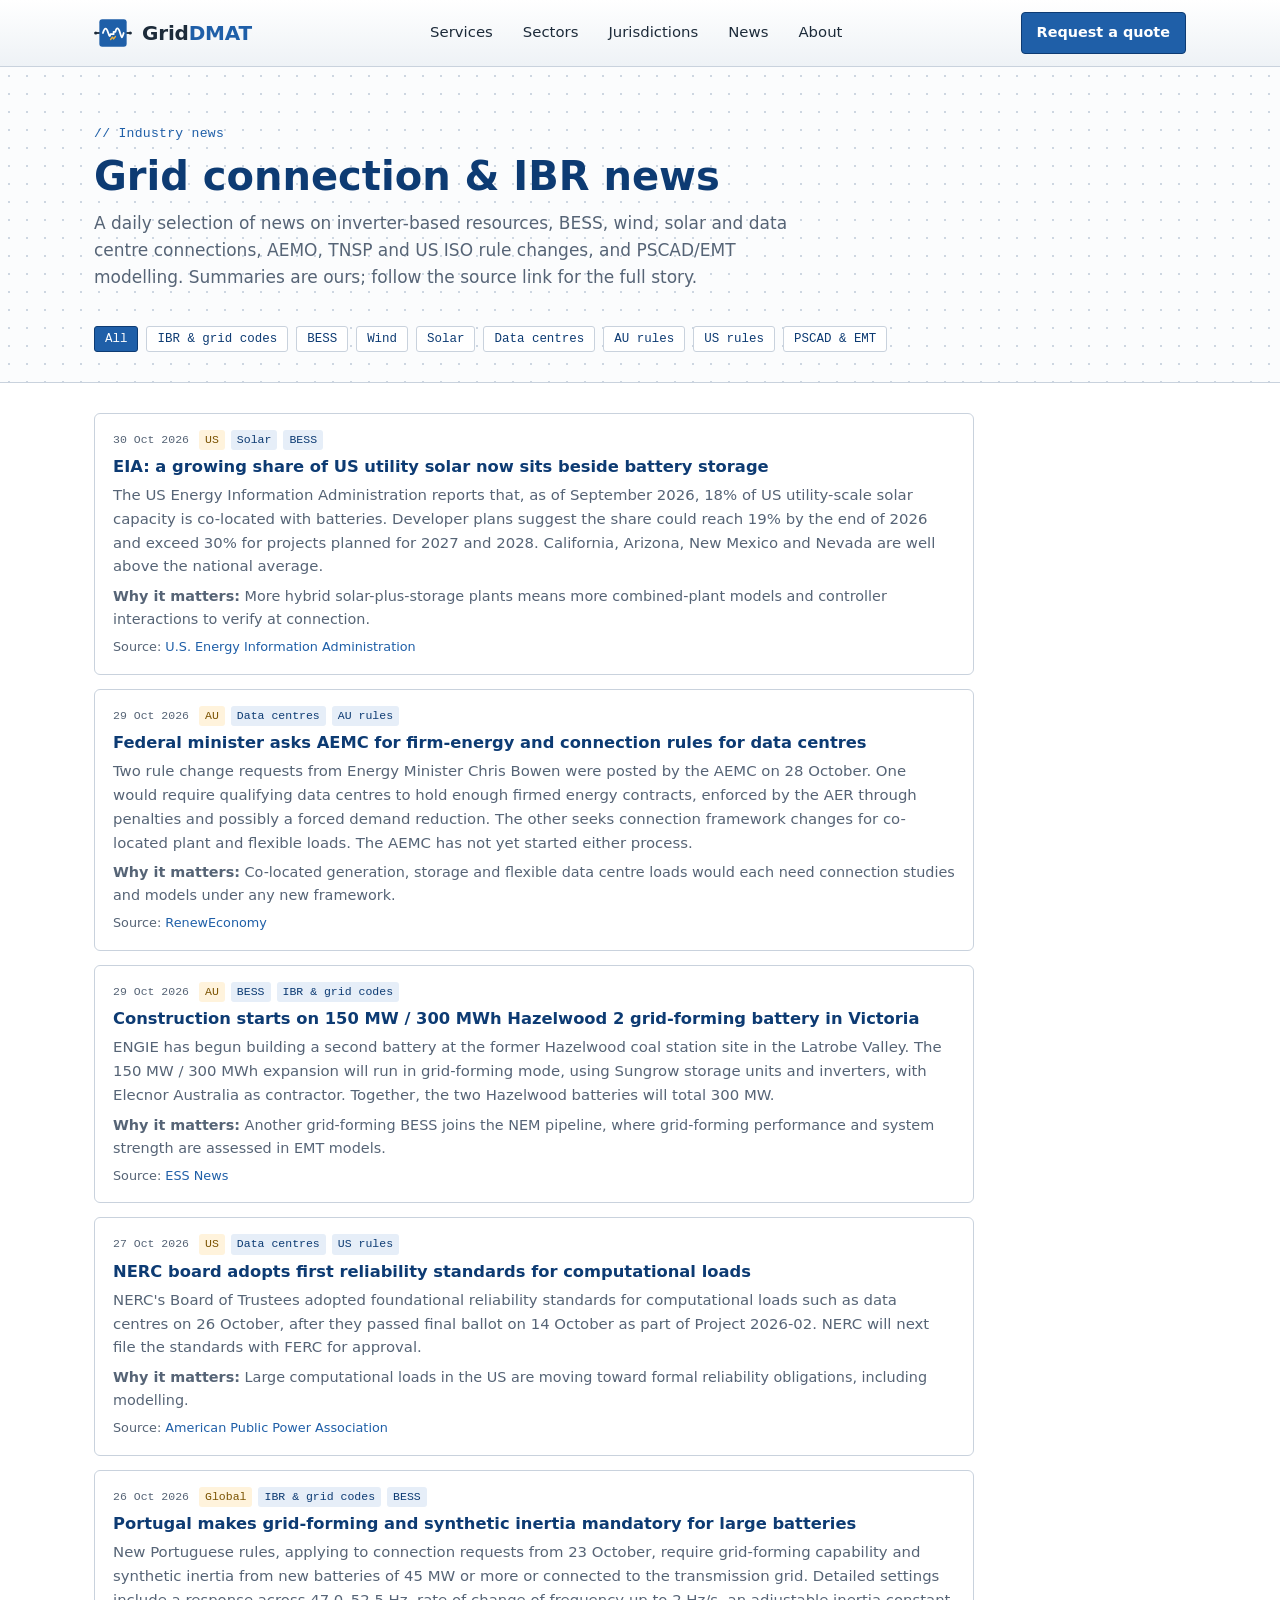
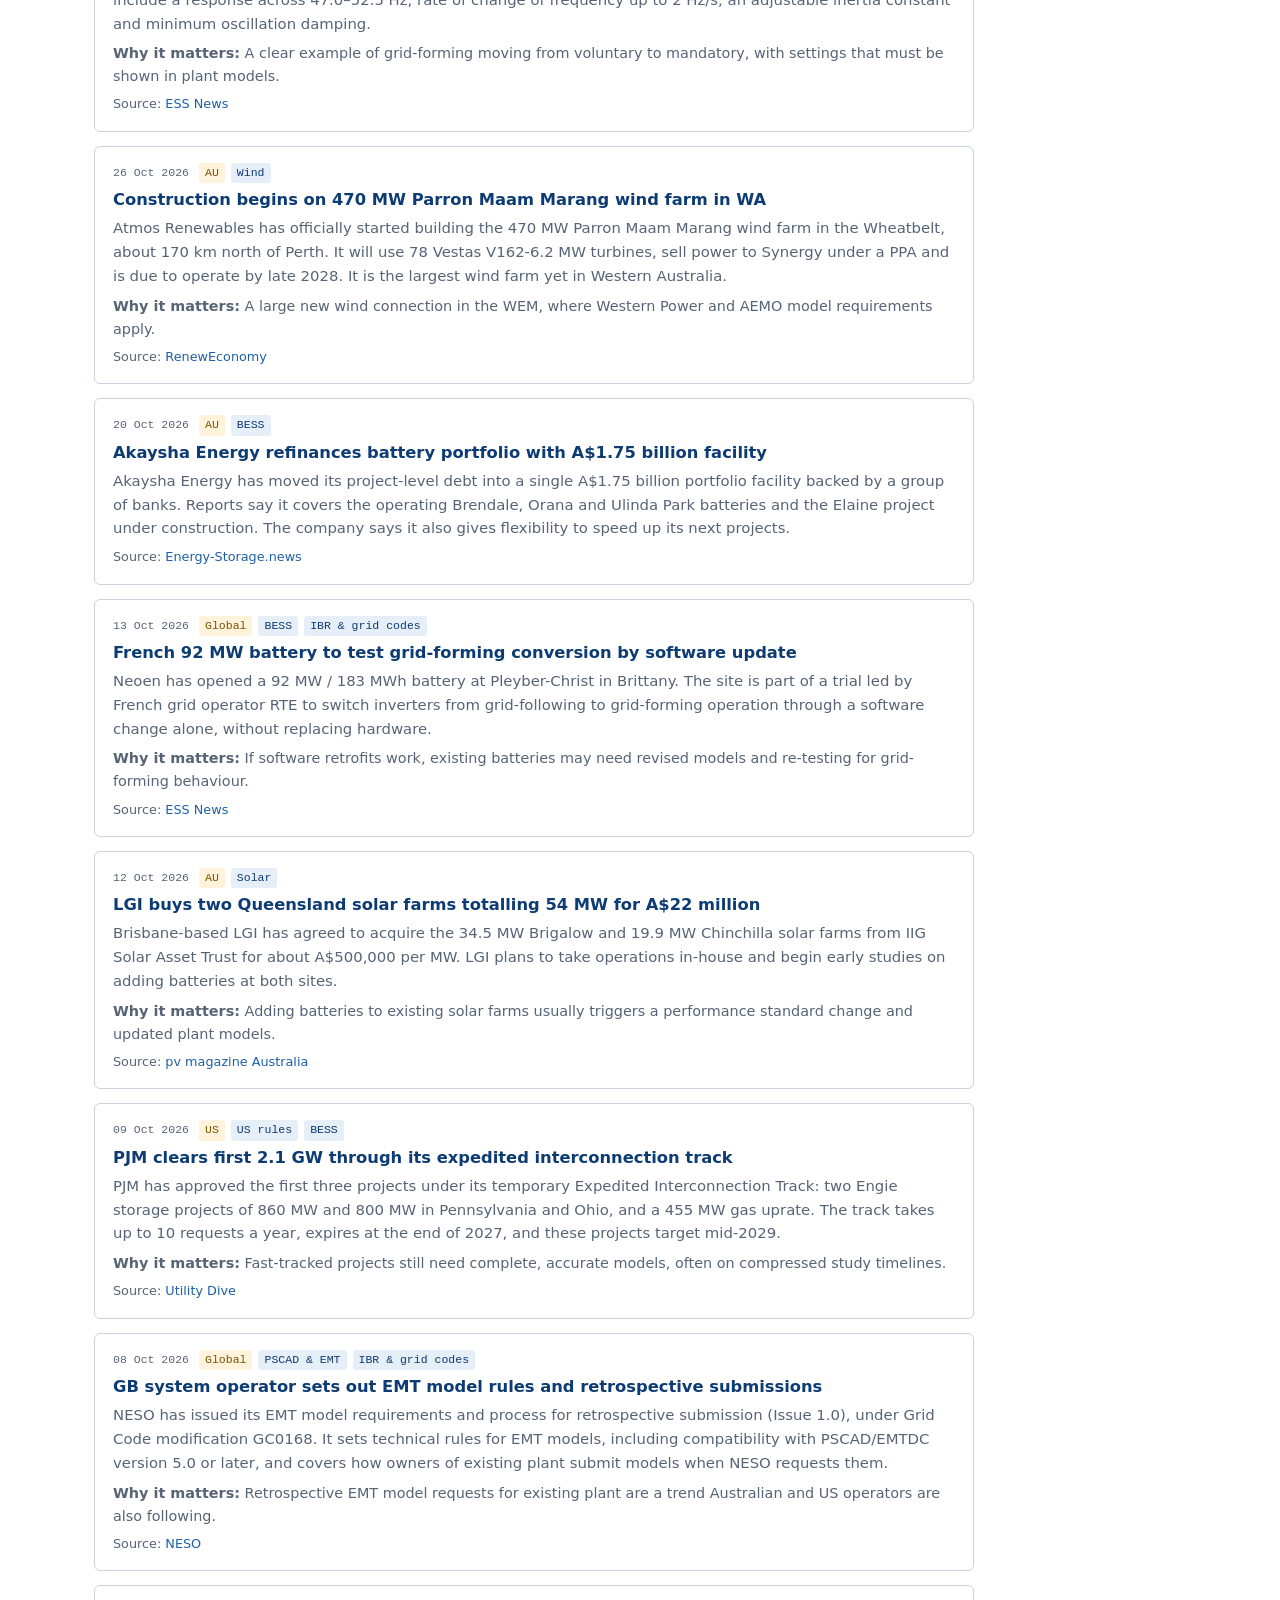
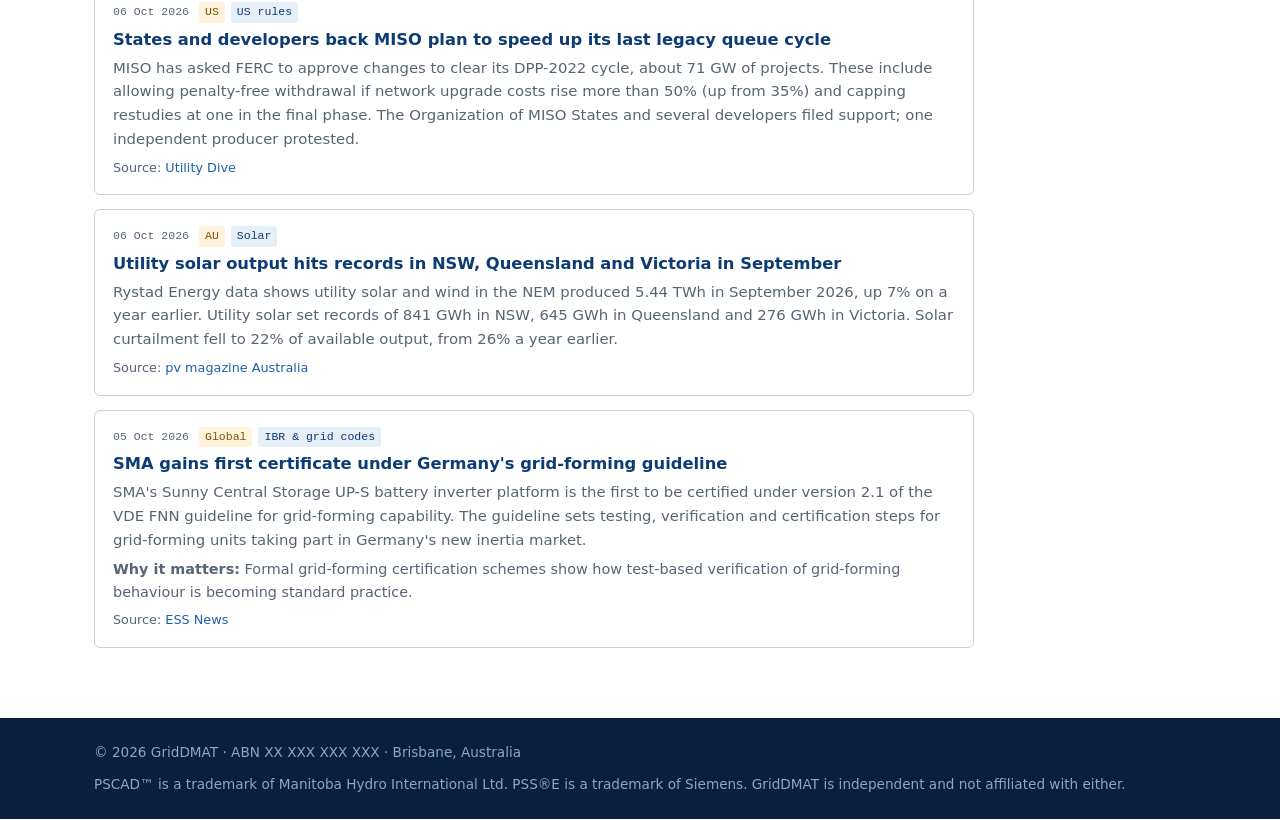
==== news.html @ dbfab568 "Add daily industry news page and homepage news section Co-Authored-By: Claude Opus 5.5 <noreply@anth" ====
<!DOCTYPE html>
<html lang="en-AU">
<head>
<meta charset="utf-8">
<meta name="viewport" content="width=device-width,initial-scale=1">
<title>Grid connection &amp; IBR news | GridDMAT</title>
<meta name="description" content="Daily curated news on inverter-based resources, BESS, wind, solar, data centre connections, AEMO/TNSP and US ISO rule changes, PSCAD and EMT modelling.">
<link rel="icon" href="assets/logo.svg" type="image/svg+xml">
<link rel="alternate" type="application/rss+xml" title="GridDMAT news" href="news.xml">
<link rel="stylesheet" href="styles.css">
</head>
<body>
<header>
  <div class="wrap nav">
    <a class="brand" href="index.html"><img src="assets/logo.svg" alt=""><span>Grid<b>DMAT</b></span></a>
    <ul>
      <li><a href="index.html#services">Services</a></li>
      <li><a href="index.html#sectors">Sectors</a></li>
      <li><a href="index.html#jurisdictions">Jurisdictions</a></li>
      <li><a href="news.html">News</a></li>
      <li><a href="index.html#about">About</a></li>
    </ul>
    <a class="btn" href="index.html#contact">Request a quote</a>
  </div>
</header>
<section class="canvas news-hero">
  <div class="wrap">
    <p class="eyebrow">Industry news</p>
    <h1 class="news-h1">Grid connection &amp; IBR news</h1>
    <p class="lead">A daily selection of news on inverter-based resources, BESS, wind, solar and data centre connections, AEMO, TNSP and US ISO rule changes, and PSCAD/EMT modelling. Summaries are ours; follow the source link for the full story.</p>
    <div class="nfilters"><button class="nf on" data-f="all">All</button><button class="nf" data-f="IBR &amp; grid codes">IBR &amp; grid codes</button><button class="nf" data-f="BESS">BESS</button><button class="nf" data-f="Wind">Wind</button><button class="nf" data-f="Solar">Solar</button><button class="nf" data-f="Data centres">Data centres</button><button class="nf" data-f="AU rules">AU rules</button><button class="nf" data-f="US rules">US rules</button><button class="nf" data-f="PSCAD &amp; EMT">PSCAD &amp; EMT</button></div>
  </div>
</section>
<section class="news-list">
  <div class="wrap" id="news">
<article class="news-item" data-cats="Solar|BESS">
  <div class="nmeta"><time datetime="2026-10-30">30 Oct 2026</time>
    <span class="nreg">US</span><span class="ncat">Solar</span><span class="ncat">BESS</span></div>
  <h3><a href="https://www.eia.gov/todayinenergy/detail.php?id=68384" target="_blank" rel="noopener">EIA: a growing share of US utility solar now sits beside battery storage</a></h3>
  <p>The US Energy Information Administration reports that, as of September 2026, 18% of US utility-scale solar capacity is co-located with batteries. Developer plans suggest the share could reach 19% by the end of 2026 and exceed 30% for projects planned for 2027 and 2028. California, Arizona, New Mexico and Nevada are well above the national average.</p><p class="nwhy"><b>Why it matters:</b> More hybrid solar-plus-storage plants means more combined-plant models and controller interactions to verify at connection.</p>
  <p class="nsrc">Source: <a href="https://www.eia.gov/todayinenergy/detail.php?id=68384" target="_blank" rel="noopener">U.S. Energy Information Administration</a></p>
</article>
<article class="news-item" data-cats="Data centres|AU rules">
  <div class="nmeta"><time datetime="2026-10-29">29 Oct 2026</time>
    <span class="nreg">AU</span><span class="ncat">Data centres</span><span class="ncat">AU rules</span></div>
  <h3><a href="https://reneweconomy.com.au/data-centres-without-sufficient-firm-power-could-be-switched-off-under-bowen-rule-change-proposal/" target="_blank" rel="noopener">Federal minister asks AEMC for firm-energy and connection rules for data centres</a></h3>
  <p>Two rule change requests from Energy Minister Chris Bowen were posted by the AEMC on 28 October. One would require qualifying data centres to hold enough firmed energy contracts, enforced by the AER through penalties and possibly a forced demand reduction. The other seeks connection framework changes for co-located plant and flexible loads. The AEMC has not yet started either process.</p><p class="nwhy"><b>Why it matters:</b> Co-located generation, storage and flexible data centre loads would each need connection studies and models under any new framework.</p>
  <p class="nsrc">Source: <a href="https://reneweconomy.com.au/data-centres-without-sufficient-firm-power-could-be-switched-off-under-bowen-rule-change-proposal/" target="_blank" rel="noopener">RenewEconomy</a></p>
</article>
<article class="news-item" data-cats="BESS|IBR &amp; grid codes">
  <div class="nmeta"><time datetime="2026-10-29">29 Oct 2026</time>
    <span class="nreg">AU</span><span class="ncat">BESS</span><span class="ncat">IBR &amp; grid codes</span></div>
  <h3><a href="https://www.ess-news.com/2026/10/29/construction-begins-on-300-mwh-hazelwood-2-grid-forming-battery-in-australia/" target="_blank" rel="noopener">Construction starts on 150 MW / 300 MWh Hazelwood 2 grid-forming battery in Victoria</a></h3>
  <p>ENGIE has begun building a second battery at the former Hazelwood coal station site in the Latrobe Valley. The 150 MW / 300 MWh expansion will run in grid-forming mode, using Sungrow storage units and inverters, with Elecnor Australia as contractor. Together, the two Hazelwood batteries will total 300 MW.</p><p class="nwhy"><b>Why it matters:</b> Another grid-forming BESS joins the NEM pipeline, where grid-forming performance and system strength are assessed in EMT models.</p>
  <p class="nsrc">Source: <a href="https://www.ess-news.com/2026/10/29/construction-begins-on-300-mwh-hazelwood-2-grid-forming-battery-in-australia/" target="_blank" rel="noopener">ESS News</a></p>
</article>
<article class="news-item" data-cats="Data centres|US rules">
  <div class="nmeta"><time datetime="2026-10-27">27 Oct 2026</time>
    <span class="nreg">US</span><span class="ncat">Data centres</span><span class="ncat">US rules</span></div>
  <h3><a href="https://www.publicpower.org/periodical/article/board-trustees-nerc-adopts-foundational-computational-load-reliability-standards" target="_blank" rel="noopener">NERC board adopts first reliability standards for computational loads</a></h3>
  <p>NERC&#x27;s Board of Trustees adopted foundational reliability standards for computational loads such as data centres on 26 October, after they passed final ballot on 14 October as part of Project 2026-02. NERC will next file the standards with FERC for approval.</p><p class="nwhy"><b>Why it matters:</b> Large computational loads in the US are moving toward formal reliability obligations, including modelling.</p>
  <p class="nsrc">Source: <a href="https://www.publicpower.org/periodical/article/board-trustees-nerc-adopts-foundational-computational-load-reliability-standards" target="_blank" rel="noopener">American Public Power Association</a></p>
</article>
<article class="news-item" data-cats="IBR &amp; grid codes|BESS">
  <div class="nmeta"><time datetime="2026-10-26">26 Oct 2026</time>
    <span class="nreg">Global</span><span class="ncat">IBR &amp; grid codes</span><span class="ncat">BESS</span></div>
  <h3><a href="https://www.ess-news.com/2026/10/26/portugal-makes-grid-forming-mandatory-for-large-battery-storage-plants/" target="_blank" rel="noopener">Portugal makes grid-forming and synthetic inertia mandatory for large batteries</a></h3>
  <p>New Portuguese rules, applying to connection requests from 23 October, require grid-forming capability and synthetic inertia from new batteries of 45 MW or more or connected to the transmission grid. Detailed settings include a response across 47.0–52.5 Hz, rate of change of frequency up to 2 Hz/s, an adjustable inertia constant and minimum oscillation damping.</p><p class="nwhy"><b>Why it matters:</b> A clear example of grid-forming moving from voluntary to mandatory, with settings that must be shown in plant models.</p>
  <p class="nsrc">Source: <a href="https://www.ess-news.com/2026/10/26/portugal-makes-grid-forming-mandatory-for-large-battery-storage-plants/" target="_blank" rel="noopener">ESS News</a></p>
</article>
<article class="news-item" data-cats="Wind">
  <div class="nmeta"><time datetime="2026-10-26">26 Oct 2026</time>
    <span class="nreg">AU</span><span class="ncat">Wind</span></div>
  <h3><a href="https://reneweconomy.com.au/construction-officially-starts-on-biggest-wind-farm-in-australia-for-two-years-and-largest-in-state/" target="_blank" rel="noopener">Construction begins on 470 MW Parron Maam Marang wind farm in WA</a></h3>
  <p>Atmos Renewables has officially started building the 470 MW Parron Maam Marang wind farm in the Wheatbelt, about 170 km north of Perth. It will use 78 Vestas V162-6.2 MW turbines, sell power to Synergy under a PPA and is due to operate by late 2028. It is the largest wind farm yet in Western Australia.</p><p class="nwhy"><b>Why it matters:</b> A large new wind connection in the WEM, where Western Power and AEMO model requirements apply.</p>
  <p class="nsrc">Source: <a href="https://reneweconomy.com.au/construction-officially-starts-on-biggest-wind-farm-in-australia-for-two-years-and-largest-in-state/" target="_blank" rel="noopener">RenewEconomy</a></p>
</article>
<article class="news-item" data-cats="BESS">
  <div class="nmeta"><time datetime="2026-10-20">20 Oct 2026</time>
    <span class="nreg">AU</span><span class="ncat">BESS</span></div>
  <h3><a href="https://www.energy-storage.news/akaysha-energy-secures-au1-75-billion-portfolio-financing-for-australian-bess-expansion/" target="_blank" rel="noopener">Akaysha Energy refinances battery portfolio with A$1.75 billion facility</a></h3>
  <p>Akaysha Energy has moved its project-level debt into a single A$1.75 billion portfolio facility backed by a group of banks. Reports say it covers the operating Brendale, Orana and Ulinda Park batteries and the Elaine project under construction. The company says it also gives flexibility to speed up its next projects.</p>
  <p class="nsrc">Source: <a href="https://www.energy-storage.news/akaysha-energy-secures-au1-75-billion-portfolio-financing-for-australian-bess-expansion/" target="_blank" rel="noopener">Energy-Storage.news</a></p>
</article>
<article class="news-item" data-cats="BESS|IBR &amp; grid codes">
  <div class="nmeta"><time datetime="2026-10-13">13 Oct 2026</time>
    <span class="nreg">Global</span><span class="ncat">BESS</span><span class="ncat">IBR &amp; grid codes</span></div>
  <h3><a href="https://www.ess-news.com/2026/10/13/neoen-commissions-92-mw-183-mwh-battery-with-grid-forming-retrofit-in-france/" target="_blank" rel="noopener">French 92 MW battery to test grid-forming conversion by software update</a></h3>
  <p>Neoen has opened a 92 MW / 183 MWh battery at Pleyber-Christ in Brittany. The site is part of a trial led by French grid operator RTE to switch inverters from grid-following to grid-forming operation through a software change alone, without replacing hardware.</p><p class="nwhy"><b>Why it matters:</b> If software retrofits work, existing batteries may need revised models and re-testing for grid-forming behaviour.</p>
  <p class="nsrc">Source: <a href="https://www.ess-news.com/2026/10/13/neoen-commissions-92-mw-183-mwh-battery-with-grid-forming-retrofit-in-france/" target="_blank" rel="noopener">ESS News</a></p>
</article>
<article class="news-item" data-cats="Solar">
  <div class="nmeta"><time datetime="2026-10-12">12 Oct 2026</time>
    <span class="nreg">AU</span><span class="ncat">Solar</span></div>
  <h3><a href="https://www.pv-magazine-australia.com/2026/10/12/queensland-solar-farms-change-hands-in-22-million-deal/" target="_blank" rel="noopener">LGI buys two Queensland solar farms totalling 54 MW for A$22 million</a></h3>
  <p>Brisbane-based LGI has agreed to acquire the 34.5 MW Brigalow and 19.9 MW Chinchilla solar farms from IIG Solar Asset Trust for about A$500,000 per MW. LGI plans to take operations in-house and begin early studies on adding batteries at both sites.</p><p class="nwhy"><b>Why it matters:</b> Adding batteries to existing solar farms usually triggers a performance standard change and updated plant models.</p>
  <p class="nsrc">Source: <a href="https://www.pv-magazine-australia.com/2026/10/12/queensland-solar-farms-change-hands-in-22-million-deal/" target="_blank" rel="noopener">pv magazine Australia</a></p>
</article>
<article class="news-item" data-cats="US rules|BESS">
  <div class="nmeta"><time datetime="2026-10-09">09 Oct 2026</time>
    <span class="nreg">US</span><span class="ncat">US rules</span><span class="ncat">BESS</span></div>
  <h3><a href="https://www.utilitydive.com/news/engie-ls-power-pjm-expedited-interconnection-eit/832613/" target="_blank" rel="noopener">PJM clears first 2.1 GW through its expedited interconnection track</a></h3>
  <p>PJM has approved the first three projects under its temporary Expedited Interconnection Track: two Engie storage projects of 860 MW and 800 MW in Pennsylvania and Ohio, and a 455 MW gas uprate. The track takes up to 10 requests a year, expires at the end of 2027, and these projects target mid-2029.</p><p class="nwhy"><b>Why it matters:</b> Fast-tracked projects still need complete, accurate models, often on compressed study timelines.</p>
  <p class="nsrc">Source: <a href="https://www.utilitydive.com/news/engie-ls-power-pjm-expedited-interconnection-eit/832613/" target="_blank" rel="noopener">Utility Dive</a></p>
</article>
<article class="news-item" data-cats="PSCAD &amp; EMT|IBR &amp; grid codes">
  <div class="nmeta"><time datetime="2026-10-08">08 Oct 2026</time>
    <span class="nreg">Global</span><span class="ncat">PSCAD &amp; EMT</span><span class="ncat">IBR &amp; grid codes</span></div>
  <h3><a href="https://www.neso.energy/document/388531/download" target="_blank" rel="noopener">GB system operator sets out EMT model rules and retrospective submissions</a></h3>
  <p>NESO has issued its EMT model requirements and process for retrospective submission (Issue 1.0), under Grid Code modification GC0168. It sets technical rules for EMT models, including compatibility with PSCAD/EMTDC version 5.0 or later, and covers how owners of existing plant submit models when NESO requests them.</p><p class="nwhy"><b>Why it matters:</b> Retrospective EMT model requests for existing plant are a trend Australian and US operators are also following.</p>
  <p class="nsrc">Source: <a href="https://www.neso.energy/document/388531/download" target="_blank" rel="noopener">NESO</a></p>
</article>
<article class="news-item" data-cats="US rules">
  <div class="nmeta"><time datetime="2026-10-06">06 Oct 2026</time>
    <span class="nreg">US</span><span class="ncat">US rules</span></div>
  <h3><a href="https://www.utilitydive.com/news/miso-accelerated-interconnection-queue-ferc/832246/" target="_blank" rel="noopener">States and developers back MISO plan to speed up its last legacy queue cycle</a></h3>
  <p>MISO has asked FERC to approve changes to clear its DPP-2022 cycle, about 71 GW of projects. These include allowing penalty-free withdrawal if network upgrade costs rise more than 50% (up from 35%) and capping restudies at one in the final phase. The Organization of MISO States and several developers filed support; one independent producer protested.</p>
  <p class="nsrc">Source: <a href="https://www.utilitydive.com/news/miso-accelerated-interconnection-queue-ferc/832246/" target="_blank" rel="noopener">Utility Dive</a></p>
</article>
<article class="news-item" data-cats="Solar">
  <div class="nmeta"><time datetime="2026-10-06">06 Oct 2026</time>
    <span class="nreg">AU</span><span class="ncat">Solar</span></div>
  <h3><a href="https://www.pv-magazine-australia.com/2026/10/06/utility-solar-generation-reaches-record-highs-in-nem/" target="_blank" rel="noopener">Utility solar output hits records in NSW, Queensland and Victoria in September</a></h3>
  <p>Rystad Energy data shows utility solar and wind in the NEM produced 5.44 TWh in September 2026, up 7% on a year earlier. Utility solar set records of 841 GWh in NSW, 645 GWh in Queensland and 276 GWh in Victoria. Solar curtailment fell to 22% of available output, from 26% a year earlier.</p>
  <p class="nsrc">Source: <a href="https://www.pv-magazine-australia.com/2026/10/06/utility-solar-generation-reaches-record-highs-in-nem/" target="_blank" rel="noopener">pv magazine Australia</a></p>
</article>
<article class="news-item" data-cats="IBR &amp; grid codes">
  <div class="nmeta"><time datetime="2026-10-05">05 Oct 2026</time>
    <span class="nreg">Global</span><span class="ncat">IBR &amp; grid codes</span></div>
  <h3><a href="https://www.ess-news.com/2026/10/05/sma-secures-first-german-certification-for-grid-forming-bess/" target="_blank" rel="noopener">SMA gains first certificate under Germany&#x27;s grid-forming guideline</a></h3>
  <p>SMA&#x27;s Sunny Central Storage UP-S battery inverter platform is the first to be certified under version 2.1 of the VDE FNN guideline for grid-forming capability. The guideline sets testing, verification and certification steps for grid-forming units taking part in Germany&#x27;s new inertia market.</p><p class="nwhy"><b>Why it matters:</b> Formal grid-forming certification schemes show how test-based verification of grid-forming behaviour is becoming standard practice.</p>
  <p class="nsrc">Source: <a href="https://www.ess-news.com/2026/10/05/sma-secures-first-german-certification-for-grid-forming-bess/" target="_blank" rel="noopener">ESS News</a></p>
</article>
  </div>
</section>
<footer>
  <div class="wrap">
    <span>© <span id="y"></span> GridDMAT · ABN XX XXX XXX XXX · Brisbane, Australia</span>
    <span>PSCAD™ is a trademark of Manitoba Hydro International Ltd. PSS®E is a trademark of Siemens. GridDMAT is independent and not affiliated with either.</span>
  </div>
</footer>
<script>
document.getElementById('y')&&(document.getElementById('y').textContent=new Date().getFullYear());
document.querySelectorAll('.nf').forEach(b=>b.addEventListener('click',()=>{
  document.querySelectorAll('.nf').forEach(x=>x.classList.toggle('on',x===b));
  const f=b.dataset.f;
  document.querySelectorAll('.news-item').forEach(a=>{a.style.display=(f==='all'||a.dataset.cats.split('|').includes(f))?'':'none'});
}));
</script>
</body>
</html>
---- styles.css ----
/* GridDMAT: EMT-workspace theme (schematic canvas, component blocks, plot panels) */
:root{
  --ink:#1d2b3a; --muted:#566476; --line:#c9d2dd; --line-2:#e3e8ee;
  --canvas:#fbfcfd; --dot:#cdd6e1; --chrome:#eef2f6; --chrome-2:#dfe5ec;
  --blue:#1f5fa8; --blue-d:#0d3b73; --blue-l:#e6eef8;
  --t-blue:#1f6fd1; --t-red:#d23b3b; --t-green:#2a9d4b; --amber:#f0b13a;
  --mono:Consolas,"Cascadia Mono","SFMono-Regular",Menlo,monospace;
  --max:1140px; --r:6px;
}
*{box-sizing:border-box;margin:0;padding:0}
html{scroll-behavior:smooth}
body{font-family:"Segoe UI",Inter,system-ui,-apple-system,Roboto,sans-serif;color:var(--ink);background:#fff;line-height:1.6;font-size:17px}
a{color:var(--blue);text-decoration:none}
a:hover{text-decoration:underline}
.wrap{max-width:var(--max);margin:0 auto;padding:0 24px}
h1,h2,h3{color:var(--blue-d);line-height:1.2}
h1{font-size:clamp(2rem,4.2vw,3rem);font-weight:800}
h2{font-size:clamp(1.6rem,3vw,2.15rem);margin-bottom:10px}
h3{font-size:1.08rem;margin-bottom:6px}
.eyebrow{font-family:var(--mono);font-size:.82rem;color:var(--blue);letter-spacing:.02em;margin-bottom:8px}
.eyebrow::before{content:"// "}
.lead{color:var(--muted);max-width:720px;margin-bottom:34px}
.mono{font-family:var(--mono)}

/* canvas: dot grid like a schematic workspace */
.canvas{background-color:var(--canvas);background-image:radial-gradient(var(--dot) 1.1px,transparent 1.2px);background-size:18px 18px}

/* header: application ribbon */
header{position:sticky;top:0;z-index:10;background:linear-gradient(#fff,var(--chrome));border-bottom:1px solid var(--line)}
.nav{display:flex;align-items:center;justify-content:space-between;height:66px}
.brand{display:flex;align-items:center;gap:10px;font-weight:800;font-size:1.25rem;color:var(--ink);letter-spacing:-.01em}
.brand img{width:38px;height:38px}
.brand b{color:var(--blue)}
.brand:hover{text-decoration:none}
.nav ul{display:flex;gap:4px;list-style:none}
.nav ul a{display:block;color:var(--ink);font-size:.93rem;padding:6px 12px;border:1px solid transparent;border-radius:4px}
.nav ul a:hover{background:#fff;border-color:var(--line);text-decoration:none}
.btn{display:inline-block;background:var(--blue);color:#fff;padding:11px 20px;border-radius:4px;font-weight:700;border:1px solid var(--blue-d);cursor:pointer;font-size:.98rem}
.btn:hover{background:var(--blue-d);text-decoration:none}
.btn.ghost{background:#fff;color:var(--blue-d);border-color:var(--line)}
.btn.ghost:hover{background:var(--blue-l)}
.nav .btn{padding:8px 15px;font-size:.9rem}

/* hero */
.hero{padding:96px 0 104px;border-bottom:1px solid var(--line);position:relative;overflow:hidden}
.hero::after{content:"";position:absolute;inset:0;background:url("assets/hero-bg.svg") right center/auto 100% no-repeat;pointer-events:none}
.hero .wrap{position:relative;z-index:1}
.hero-text{max-width:720px}
.hero p.sub{font-size:1.12rem;color:var(--muted);margin:18px 0 28px}
.hero .cta{display:flex;gap:12px;flex-wrap:wrap}
.tags{display:flex;gap:8px;flex-wrap:wrap;margin-top:30px}
.tag{font-family:var(--mono);font-size:.78rem;background:#fff;border:1px solid var(--line);border-radius:3px;padding:4px 9px;color:var(--blue-d)}

/* window chrome (workspace panels) */
.win{background:#fff;border:1px solid var(--line);border-radius:var(--r);box-shadow:0 10px 30px rgba(13,59,115,.10);overflow:hidden}
.win-bar{display:flex;align-items:center;gap:8px;background:linear-gradient(#f7f9fb,var(--chrome-2));border-bottom:1px solid var(--line);padding:7px 12px;font-family:var(--mono);font-size:.78rem;color:var(--muted)}
.win-bar i{width:10px;height:10px;border-radius:50%;background:#c4ccd6;display:inline-block}
.win-bar span{margin-left:6px}
.win-body{padding:10px}
.win svg{display:block;width:100%;height:auto}
.win + .win{margin-top:14px}
.caption{font-family:var(--mono);font-size:.72rem;color:#8a97a6;text-align:right;padding:0 12px 8px}

section{padding:84px 0}
section.alt{border-top:1px solid var(--line);border-bottom:1px solid var(--line)}

.grid{display:grid;gap:20px}
.g2{grid-template-columns:repeat(2,1fr)}
.g3{grid-template-columns:repeat(3,1fr)}
.g4{grid-template-columns:repeat(4,1fr)}

/* component card: title strip + body, with terminal pins */
.comp{background:#fff;border:1.5px solid var(--ink);border-radius:4px;position:relative}
.comp::before,.comp::after{content:"";position:absolute;top:30px;width:14px;height:0;border-top:2px solid var(--ink)}
.comp::before{left:-15px}
.comp::after{right:-15px}
.comp-h{display:flex;align-items:center;gap:10px;padding:10px 14px;border-bottom:1px solid var(--line);background:var(--blue-l)}
.comp-h svg{width:26px;height:26px;flex:none}
.comp-h h3{margin:0;font-size:1rem}
.comp-b{padding:14px 16px 16px}
.comp-b p{color:var(--muted);font-size:.95rem}
.comp-id{font-family:var(--mono);font-size:.7rem;color:#8a97a6;margin-left:auto;white-space:nowrap}

/* sectors */
.sector{background:#fff;border:1px solid var(--line);border-radius:var(--r);padding:22px;border-top:4px solid var(--t-blue)}
.sector:nth-child(2){border-top-color:var(--amber)}
.sector:nth-child(3){border-top-color:var(--t-green)}
.sector:nth-child(4){border-top-color:var(--t-red)}
.sector svg{width:56px;height:56px;margin-bottom:10px}
.sector p{color:var(--muted);font-size:.95rem}

/* jurisdictions: parameter tables */
.params{background:#fff;border:1px solid var(--line);border-radius:var(--r);overflow:hidden}
.params h3{display:flex;justify-content:space-between;align-items:center;background:linear-gradient(#f7f9fb,var(--chrome-2));border-bottom:1px solid var(--line);padding:10px 16px;margin:0;font-size:1rem}
.params h3 small{font-family:var(--mono);font-weight:400;color:var(--muted);font-size:.75rem}
.params table{width:100%;border-collapse:collapse;font-size:.93rem}
.params td{padding:10px 16px;border-bottom:1px solid var(--line-2);vertical-align:top;color:var(--muted)}
.params tr:last-child td{border-bottom:0}
.params td:first-child{font-family:var(--mono);font-size:.85rem;color:var(--blue-d);width:34%;background:#fafbfc;border-right:1px solid var(--line-2)}

/* process: a wire with nodes */
.flow{position:relative;display:grid;gap:22px;padding-left:46px}
.flow::before{content:"";position:absolute;left:15px;top:8px;bottom:8px;border-left:2px solid var(--ink)}
.node{position:relative;background:#fff;border:1px solid var(--line);border-radius:var(--r);padding:14px 18px}
.node::before{content:attr(data-n);position:absolute;left:-46px;top:12px;width:32px;height:32px;border-radius:50%;background:var(--blue);color:#fff;font-family:var(--mono);font-weight:700;display:grid;place-items:center;border:2px solid var(--ink)}
.node::after{content:"";position:absolute;left:-14px;top:27px;width:14px;border-top:2px solid var(--ink)}
.node p{color:var(--muted);font-size:.95rem}
.flow-wrap{display:grid;grid-template-columns:1fr 1fr;gap:22px 48px}

/* about */
.about{display:grid;grid-template-columns:.8fr 1.4fr;gap:48px;align-items:center}
.portrait{aspect-ratio:1;border-radius:var(--r);overflow:hidden;border:1px solid var(--line)}
.portrait img{width:100%;height:100%;object-fit:cover;display:block}
.ticks{list-style:none;margin-top:18px}
.ticks li{padding-left:26px;position:relative;margin-bottom:8px}
.ticks li::before{content:"";position:absolute;left:2px;top:.55em;width:12px;height:12px;border:2px solid var(--blue);border-radius:2px;background:var(--blue-l)}

/* contact */
.contact{background:var(--blue-d);color:#cfe0f3;background-image:radial-gradient(rgba(255,255,255,.08) 1.1px,transparent 1.2px);background-size:18px 18px}
.contact h2{color:#fff}
.contact .eyebrow{color:#9cc3ef}
.contact .lead{color:#b5cde8}
form{display:grid;gap:14px;background:#fff;border-radius:var(--r);padding:22px;color:var(--ink)}
.row{display:grid;grid-template-columns:1fr 1fr;gap:14px}
input,select,textarea{width:100%;padding:10px 12px;border-radius:4px;border:1px solid var(--line);background:#fafbfc;color:var(--ink);font:inherit;font-size:.95rem}
input:focus,select:focus,textarea:focus{outline:2px solid var(--blue-l);border-color:var(--blue)}
textarea{min-height:120px;resize:vertical}
label{font-family:var(--mono);font-size:.78rem;color:var(--muted);display:block;margin-bottom:4px}
.contact-info p{margin-bottom:10px}
.contact-info a{color:#fff}

footer{background:#081f3d;color:#8ea6c2;font-size:.85rem;padding:24px 0}
footer .wrap{display:flex;justify-content:space-between;flex-wrap:wrap;gap:10px}

@media (max-width:960px){
  .about{grid-template-columns:1fr}
  .hero::after{opacity:.5}
  .g3,.g4{grid-template-columns:repeat(2,1fr)}
  .flow-wrap{grid-template-columns:1fr}
  .nav ul{display:none}
}
@media (max-width:620px){
  .g2,.g3,.g4,.row{grid-template-columns:1fr}
  section{padding:60px 0}
  .comp::before,.comp::after{display:none}
}

/* news */
.news-grid{display:grid;grid-template-columns:repeat(3,1fr);gap:18px}
.news-item{background:#fff;border:1px solid var(--line);border-radius:var(--r);padding:16px 18px;display:flex;flex-direction:column;gap:6px}
.news-item h3{font-size:1.02rem;line-height:1.35;margin:0}
.news-item h3 a{color:var(--blue-d)}
.news-item p{color:var(--muted);font-size:.93rem}
.nmeta{display:flex;flex-wrap:wrap;gap:6px;align-items:center;font-family:var(--mono);font-size:.72rem;color:var(--muted)}
.nmeta time{margin-right:4px}
.ncat,.nreg{background:var(--blue-l);color:var(--blue-d);border-radius:3px;padding:1px 6px}
.nreg{background:#fff3dc;color:#7a5200}
.nwhy{font-size:.9rem!important}
.nsrc{font-size:.8rem!important;margin-top:auto}
.news-hero{padding:56px 0 30px;border-bottom:1px solid var(--line)}
.news-h1{color:var(--blue-d);font-size:clamp(1.8rem,3.4vw,2.5rem);margin-bottom:10px}
.nfilters{display:flex;flex-wrap:wrap;gap:8px}
.nf{font-family:var(--mono);font-size:.78rem;background:#fff;border:1px solid var(--line);border-radius:3px;padding:5px 10px;cursor:pointer;color:var(--blue-d)}
.nf.on{background:var(--blue);color:#fff;border-color:var(--blue-d)}
.news-list{padding:30px 0 70px}
.news-list .wrap{display:grid;gap:14px}
.news-list .news-item{max-width:880px}
@media (max-width:960px){.news-grid{grid-template-columns:1fr 1fr}}
@media (max-width:620px){.news-grid{grid-template-columns:1fr}}
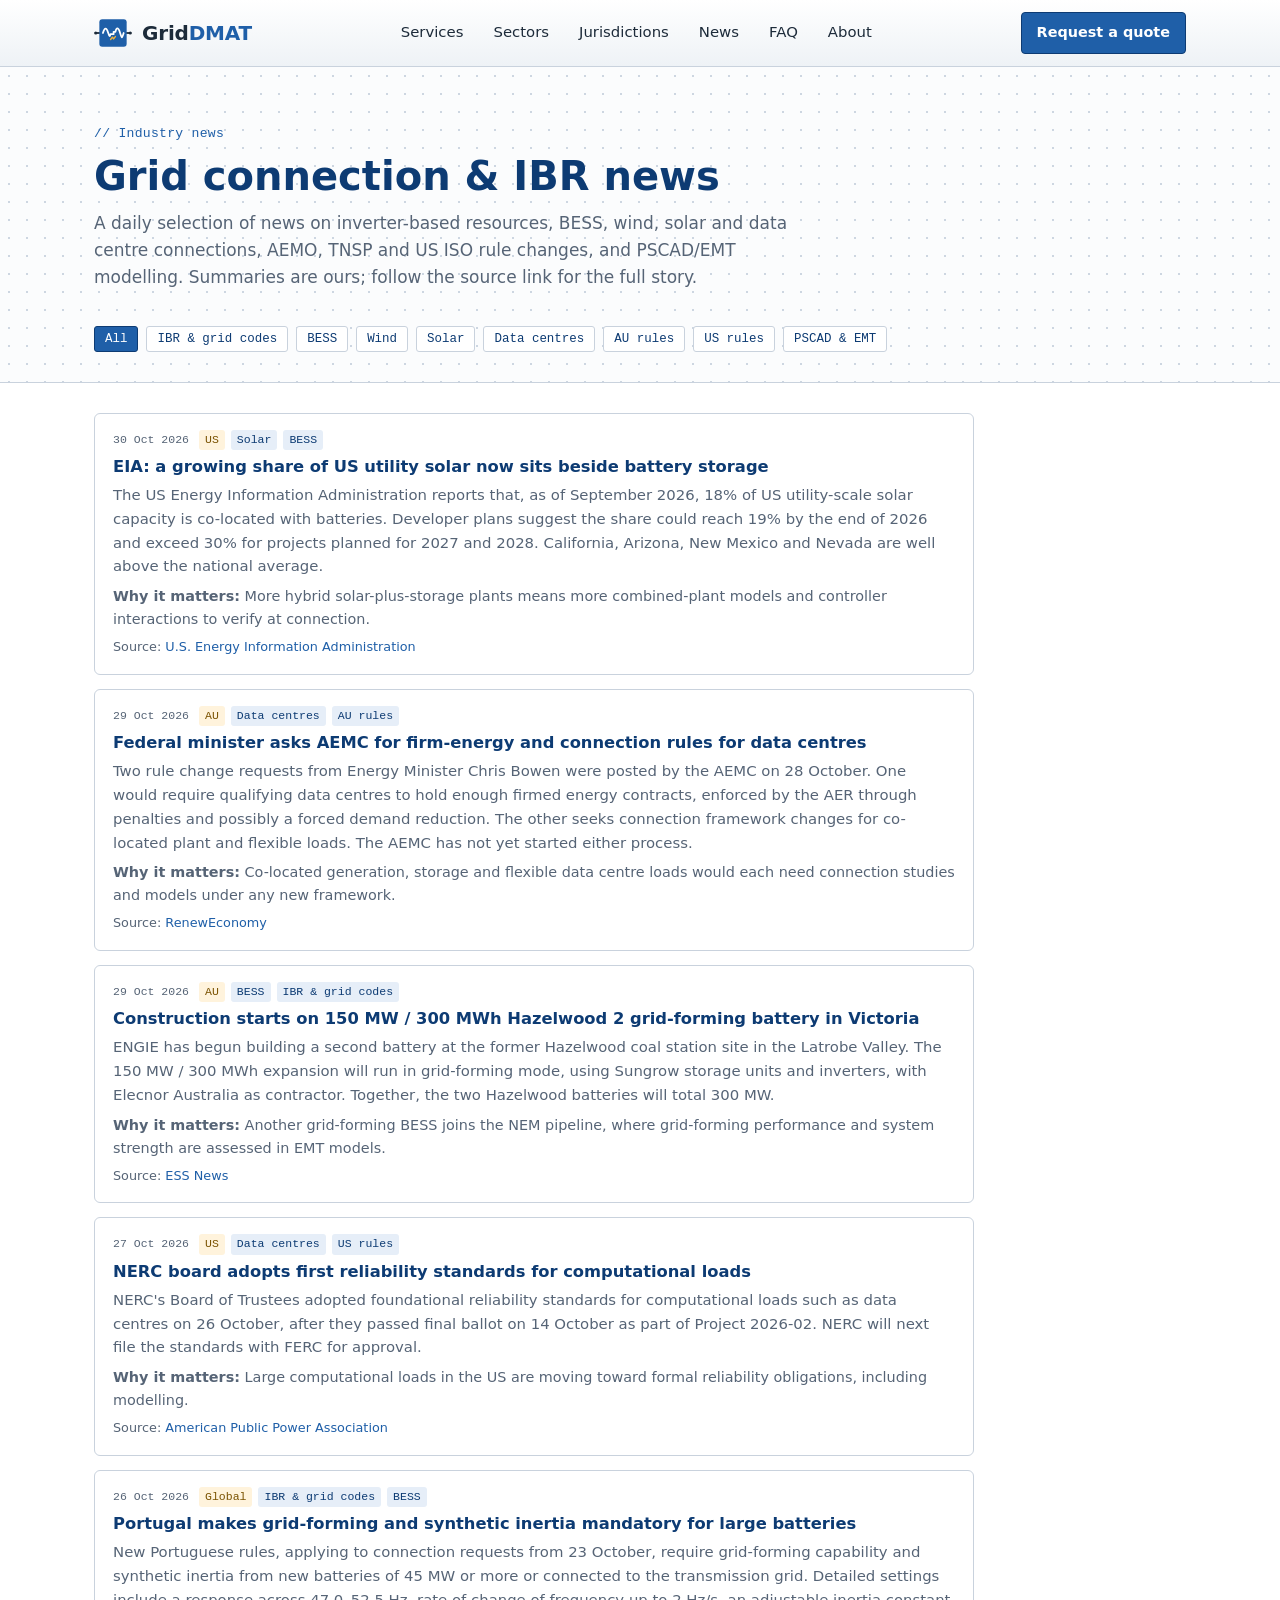
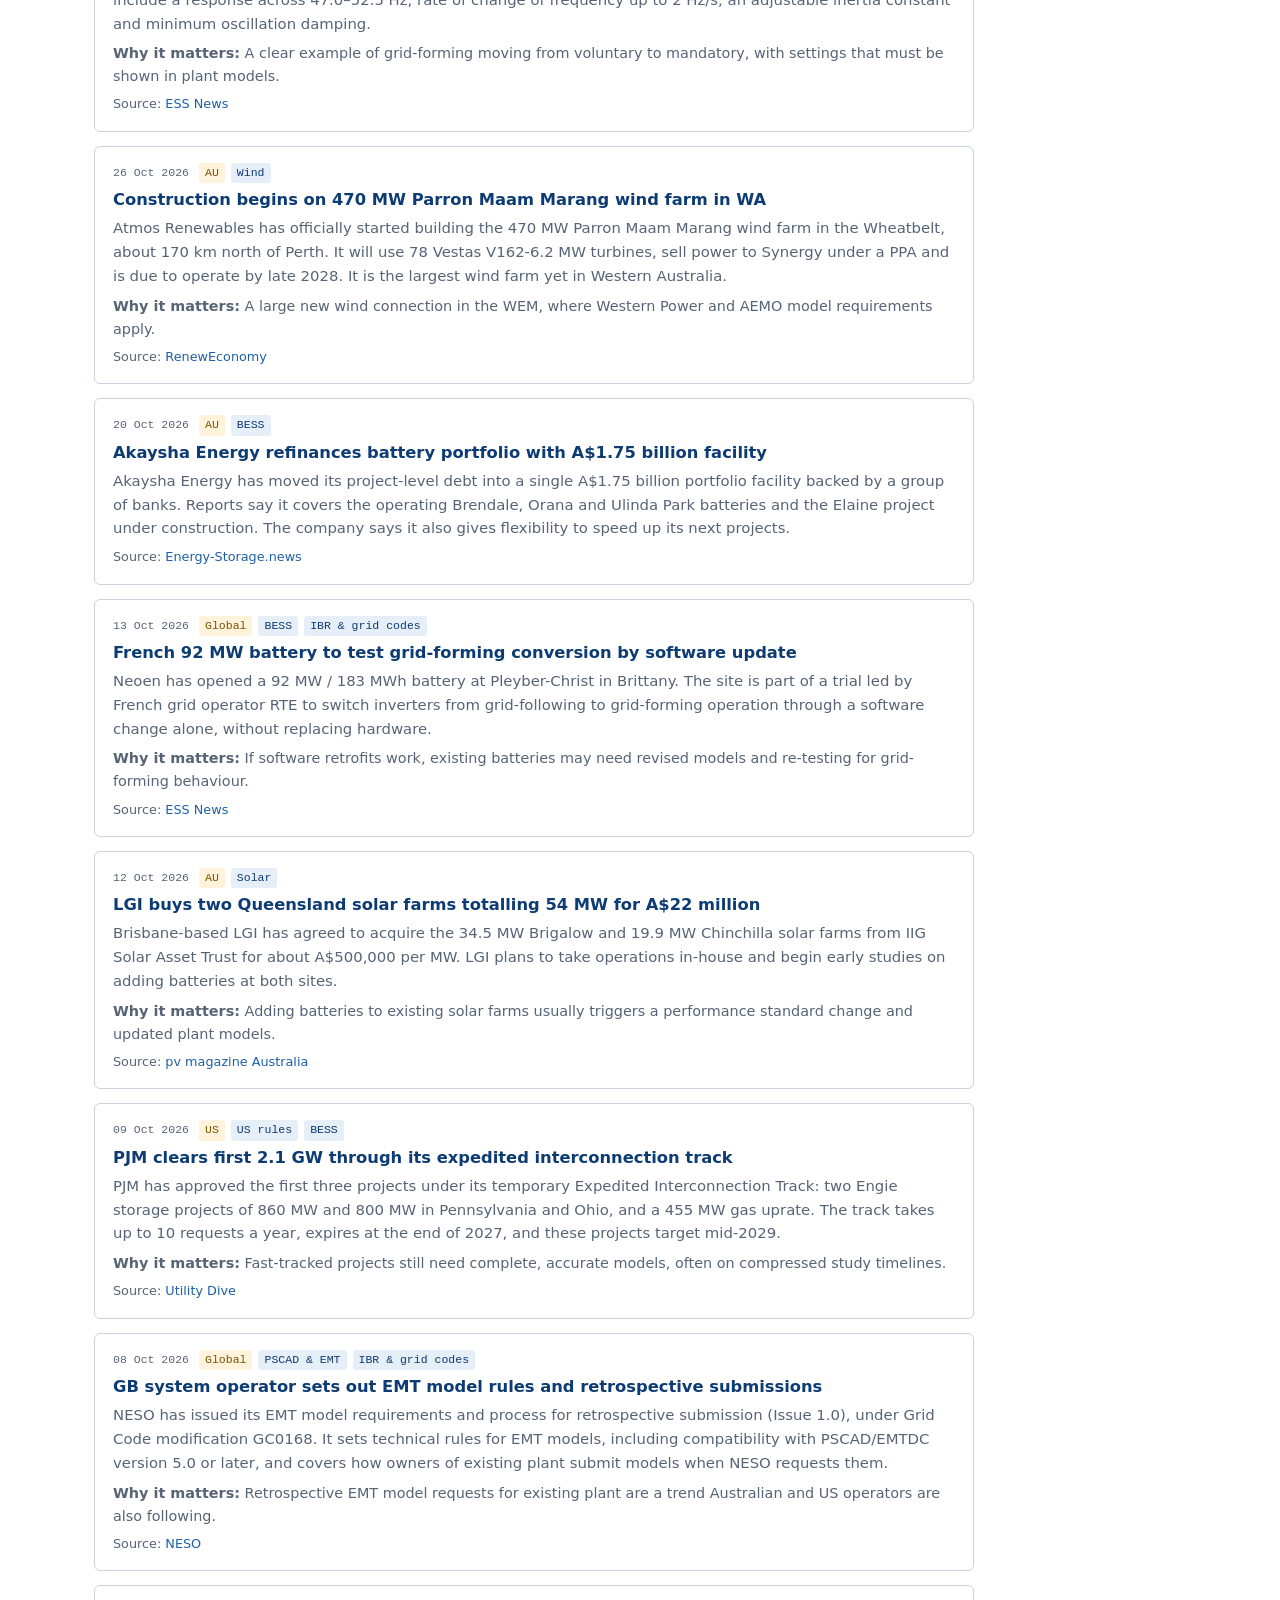
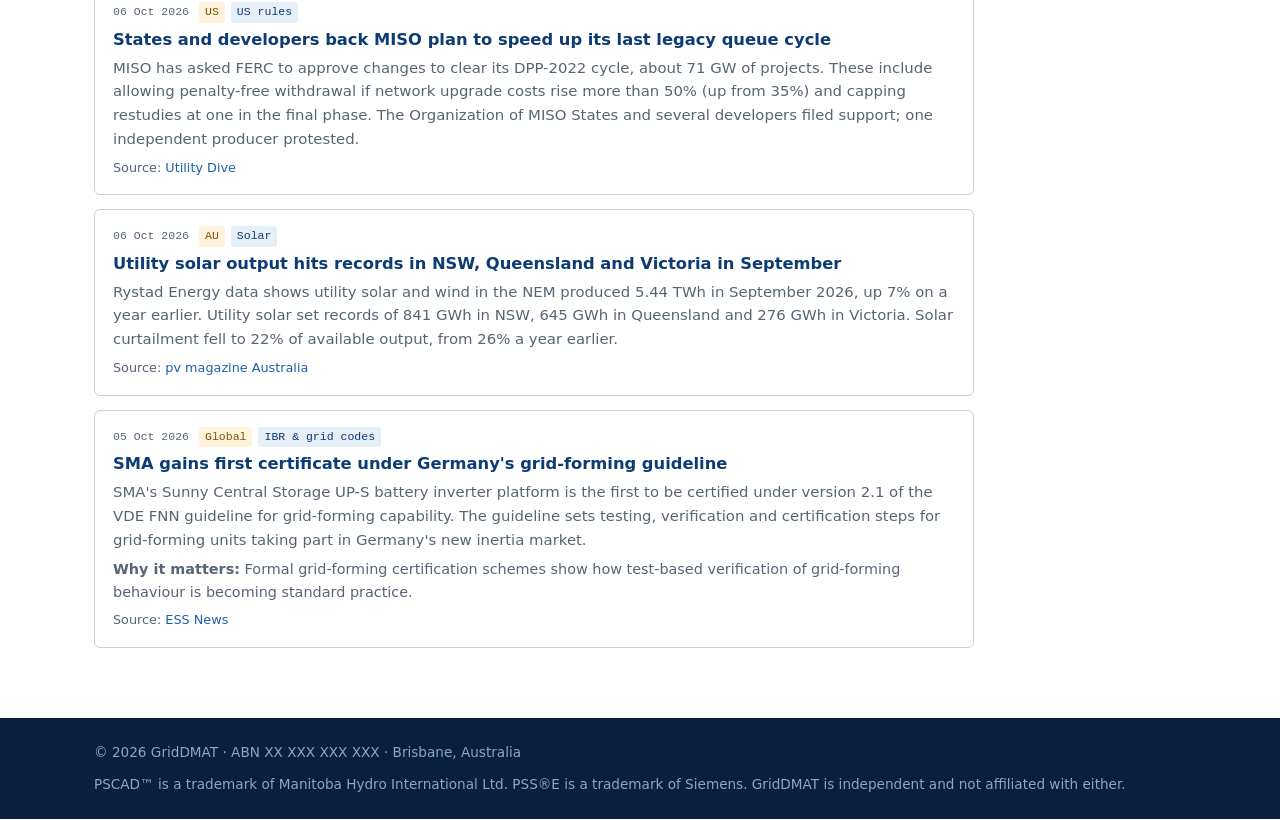
==== commit fafe079f: "Add service, sector and FAQ pages, structured data, canonical tags, llms.txt and AI-crawler robots r" ====
--- a/news.html
+++ b/news.html
@@ -5,9 +5,11 @@
 <meta name="viewport" content="width=device-width,initial-scale=1">
 <title>Grid connection &amp; IBR news | GridDMAT</title>
 <meta name="description" content="Daily curated news on inverter-based resources, BESS, wind, solar, data centre connections, AEMO/TNSP and US ISO rule changes, PSCAD and EMT modelling.">
+<link rel="canonical" href="https://griddmat-commits.github.io/news.html">
 <link rel="icon" href="assets/logo.svg" type="image/svg+xml">
 <link rel="alternate" type="application/rss+xml" title="GridDMAT news" href="news.xml">
-<link rel="stylesheet" href="styles.css">
+<link rel="stylesheet" href="styles.css?v=6d6070ba">
+<script type="application/ld+json">{"@context": "https://schema.org", "@type": "CollectionPage", "name": "Grid connection & IBR news", "url": "https://griddmat-commits.github.io/news.html", "publisher": {"@type": "ProfessionalService", "name": "GridDMAT", "url": "https://griddmat-commits.github.io/"}, "mainEntity": {"@type": "ItemList", "itemListElement": [{"@type": "ListItem", "position": 1, "url": "https://www.eia.gov/todayinenergy/detail.php?id=68384", "name": "EIA: a growing share of US utility solar now sits beside battery storage"}, {"@type": "ListItem", "position": 2, "url": "https://reneweconomy.com.au/data-centres-without-sufficient-firm-power-could-be-switched-off-under-bowen-rule-change-proposal/", "name": "Federal minister asks AEMC for firm-energy and connection rules for data centres"}, {"@type": "ListItem", "position": 3, "url": "https://www.ess-news.com/2026/10/29/construction-begins-on-300-mwh-hazelwood-2-grid-forming-battery-in-australia/", "name": "Construction starts on 150 MW / 300 MWh Hazelwood 2 grid-forming battery in Victoria"}, {"@type": "ListItem", "position": 4, "url": "https://www.publicpower.org/periodical/article/board-trustees-nerc-adopts-foundational-computational-load-reliability-standards", "name": "NERC board adopts first reliability standards for computational loads"}, {"@type": "ListItem", "position": 5, "url": "https://www.ess-news.com/2026/10/26/portugal-makes-grid-forming-mandatory-for-large-battery-storage-plants/", "name": "Portugal makes grid-forming and synthetic inertia mandatory for large batteries"}, {"@type": "ListItem", "position": 6, "url": "https://reneweconomy.com.au/construction-officially-starts-on-biggest-wind-farm-in-australia-for-two-years-and-largest-in-state/", "name": "Construction begins on 470 MW Parron Maam Marang wind farm in WA"}, {"@type": "ListItem", "position": 7, "url": "https://www.energy-storage.news/akaysha-energy-secures-au1-75-billion-portfolio-financing-for-australian-bess-expansion/", "name": "Akaysha Energy refinances battery portfolio with A$1.75 billion facility"}, {"@type": "ListItem", "position": 8, "url": "https://www.ess-news.com/2026/10/13/neoen-commissions-92-mw-183-mwh-battery-with-grid-forming-retrofit-in-france/", "name": "French 92 MW battery to test grid-forming conversion by software update"}, {"@type": "ListItem", "position": 9, "url": "https://www.pv-magazine-australia.com/2026/10/12/queensland-solar-farms-change-hands-in-22-million-deal/", "name": "LGI buys two Queensland solar farms totalling 54 MW for A$22 million"}, {"@type": "ListItem", "position": 10, "url": "https://www.utilitydive.com/news/engie-ls-power-pjm-expedited-interconnection-eit/832613/", "name": "PJM clears first 2.1 GW through its expedited interconnection track"}, {"@type": "ListItem", "position": 11, "url": "https://www.neso.energy/document/388531/download", "name": "GB system operator sets out EMT model rules and retrospective submissions"}, {"@type": "ListItem", "position": 12, "url": "https://www.utilitydive.com/news/miso-accelerated-interconnection-queue-ferc/832246/", "name": "States and developers back MISO plan to speed up its last legacy queue cycle"}, {"@type": "ListItem", "position": 13, "url": "https://www.pv-magazine-australia.com/2026/10/06/utility-solar-generation-reaches-record-highs-in-nem/", "name": "Utility solar output hits records in NSW, Queensland and Victoria in September"}, {"@type": "ListItem", "position": 14, "url": "https://www.ess-news.com/2026/10/05/sma-secures-first-german-certification-for-grid-forming-bess/", "name": "SMA gains first certificate under Germany's grid-forming guideline"}]}}</script>
 </head>
 <body>
 <header>
@@ -18,6 +20,7 @@
       <li><a href="index.html#sectors">Sectors</a></li>
       <li><a href="index.html#jurisdictions">Jurisdictions</a></li>
       <li><a href="news.html">News</a></li>
+      <li><a href="faq.html">FAQ</a></li>
       <li><a href="index.html#about">About</a></li>
     </ul>
     <a class="btn" href="index.html#contact">Request a quote</a>
--- a/styles.css
+++ b/styles.css
@@ -167,3 +167,28 @@
 .news-list .news-item{max-width:880px}
 @media (max-width:960px){.news-grid{grid-template-columns:1fr 1fr}}
 @media (max-width:620px){.news-grid{grid-template-columns:1fr}}
+
+/* pages */
+.page-hero{padding:52px 0 40px;border-bottom:1px solid var(--line)}
+.page-h1{color:var(--blue-d);font-size:clamp(1.8rem,3.4vw,2.5rem);margin-bottom:12px;max-width:760px}
+.page-hero .lead{max-width:720px}
+.crumbs{font-family:var(--mono);font-size:.78rem;color:var(--muted);margin-bottom:14px}
+.crumbs a{color:var(--blue)}
+.page-body{padding:44px 0 70px}
+.page-grid{display:grid;grid-template-columns:minmax(0,720px) 1fr;gap:44px;align-items:start}
+.prose h2{font-size:1.35rem;margin:26px 0 10px}
+.prose h2:first-child{margin-top:0}
+.prose p{color:var(--ink);margin:0 0 12px}
+.prose ul{margin:0 0 14px 20px;color:var(--ink)}
+.prose li{margin:4px 0}
+.qa{background:#fff;border:1px solid var(--line);border-radius:var(--r);padding:12px 16px;margin:10px 0}
+.qa summary{cursor:pointer;font-weight:700;color:var(--blue-d)}
+.qa p{margin:10px 0 0;color:var(--muted)}
+.side .card{background:#fff;border:1px solid var(--line);border-radius:var(--r);padding:16px 18px;margin-bottom:16px}
+.side h3{font-size:1rem;margin-bottom:8px}
+.side ul{margin-left:18px;font-size:.95rem}
+.side p{color:var(--muted);font-size:.93rem;margin-bottom:12px}
+.sitelinks{background:#0a2f5c;font-size:.82rem;padding:14px 0}
+.sitelinks a{color:#b5cde8}
+.comp-h h3 a,.sector h3 a{color:inherit}
+@media (max-width:960px){.page-grid{grid-template-columns:1fr}}
